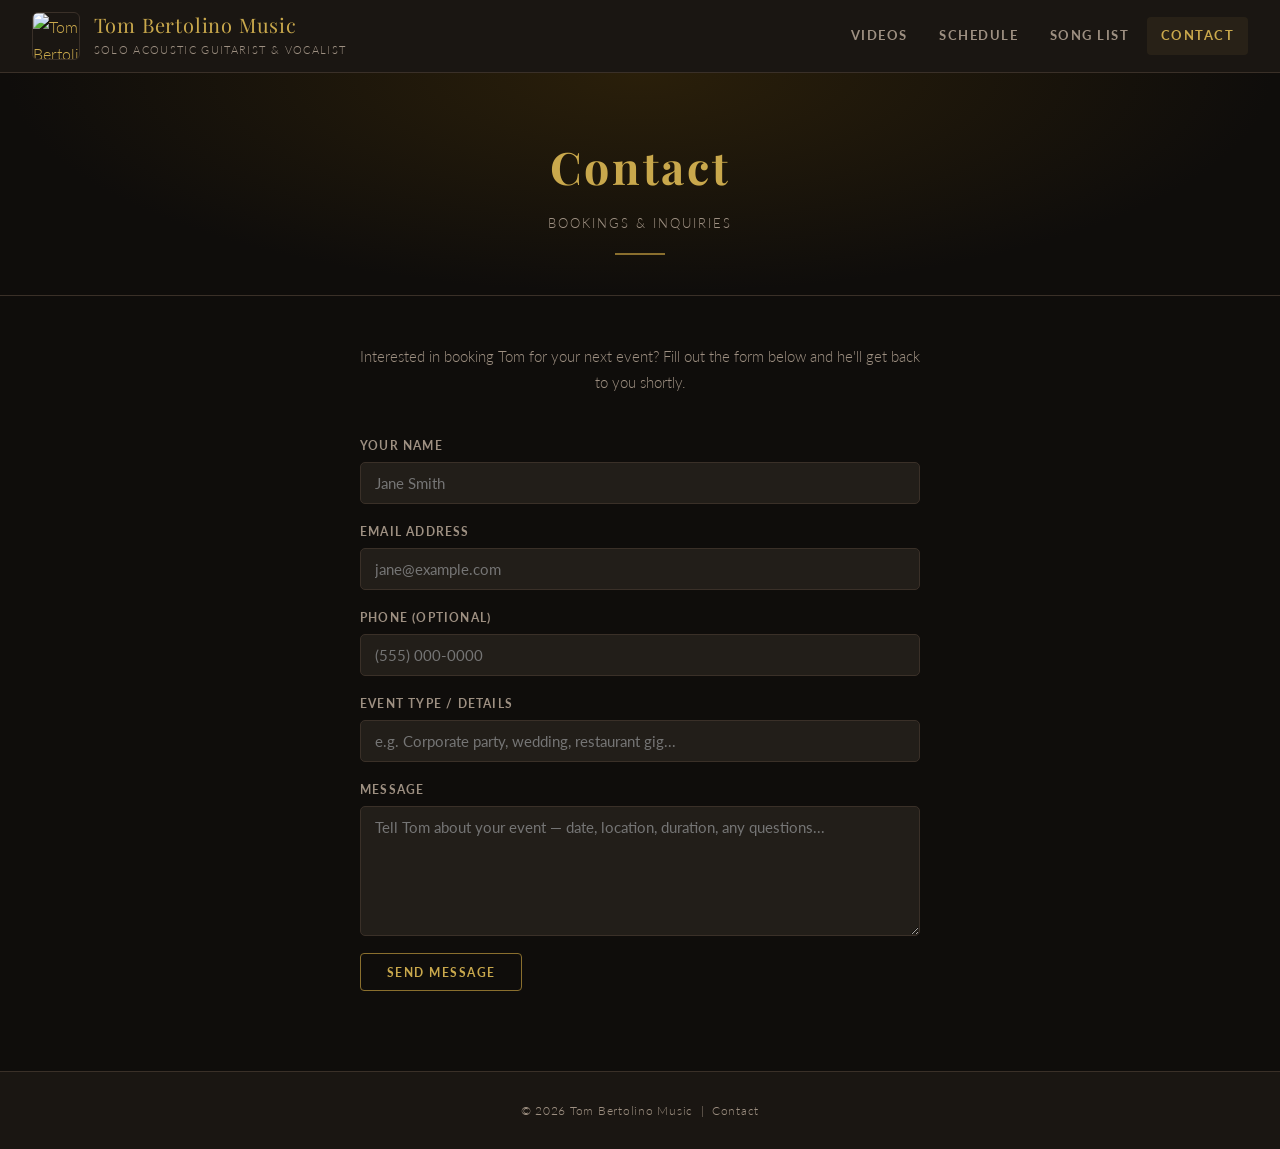
==== contact.html @ 10c37103 "Update contact.html" ====
<!--https://formspree.io/f/xaqvqnlz -->
<!DOCTYPE html>
<html lang="en">
<head>
  <meta charset="UTF-8" />
  <meta name="viewport" content="width=device-width, initial-scale=1.0" />
  <title>Contact – Tom Bertolino Music</title>
  <meta name="description" content="Book Tom Bertolino for your event or send a message." />
  <link rel="stylesheet" href="style.css" />
</head>
<body>

  <header>
    <a class="site-logo" href="index.html">
      <img src="logo.jpg" alt="Tom Bertolino Music Logo" />
      <span>
        <span class="site-title">Tom Bertolino Music</span>
        <span class="site-sub">Solo Acoustic Guitarist &amp; Vocalist</span>
      </span>
    </a>
    <nav>
      <a href="videos.html">Videos</a>
      <a href="schedule.html">Schedule</a>
      <a href="song-list.html">Song List</a>
      <a href="contact.html" class="active">Contact</a>
    </nav>
  </header>

  <div class="page-header">
    <h1>Contact</h1>
    <p>Bookings &amp; inquiries</p>
    <div class="page-divider"></div>
  </div>

  <main>
    <div class="contact-wrap">
      <p class="contact-intro">Interested in booking Tom for your next event? Fill out the form below and he'll get back to you shortly.</p>

      <!--
        IMPORTANT: Replace the action URL below with your actual Formspree endpoint.
        After creating your form at formspree.io, it will look like:
        https://formspree.io/f/xxxxxxxx
      -->
      <form
        class="contact-form"
        action="https://formspree.io/f/REPLACE_WITH_YOUR_ID"
        method="POST"
        id="contactForm"
      >
        <div class="form-group">
          <label for="name">Your Name</label>
          <input type="text" id="name" name="name" placeholder="Jane Smith" required />
        </div>

        <div class="form-group">
          <label for="email">Email Address</label>
          <input type="email" id="email" name="email" placeholder="jane@example.com" required />
        </div>

        <div class="form-group">
          <label for="phone">Phone (optional)</label>
          <input type="tel" id="phone" name="phone" placeholder="(555) 000-0000" />
        </div>

        <div class="form-group">
          <label for="event">Event Type / Details</label>
          <input type="text" id="event" name="event" placeholder="e.g. Corporate party, wedding, restaurant gig..." />
        </div>

        <div class="form-group">
          <label for="message">Message</label>
          <textarea id="message" name="message" placeholder="Tell Tom about your event — date, location, duration, any questions..." required></textarea>
        </div>

        <button type="submit" class="btn btn-submit">Send Message</button>

        <div class="form-success" id="formSuccess">
          &#10003; &nbsp; Thanks! Tom will be in touch soon.
        </div>
      </form>
    </div>
  </main>

  <footer>
    <p>&copy; <span id="yr"></span> Tom Bertolino Music &nbsp;|&nbsp; <a href="contact.html">Contact</a></p>
  </footer>

  <script>
    document.getElementById('yr').textContent = new Date().getFullYear();

    // Show success message after Formspree redirect (if using AJAX feel)
    const form = document.getElementById('contactForm');
    form.addEventListener('submit', async function(e) {
      e.preventDefault();
      const data = new FormData(form);
      const response = await fetch(form.action, {
        method: 'POST',
        body: data,
        headers: { 'Accept': 'application/json' }
      });
      if (response.ok) {
        form.reset();
        document.getElementById('formSuccess').style.display = 'block';
      } else {
        alert('Something went wrong. Please try again or email directly.');
      }
    });
  </script>
</body>
</html>
---- style.css ----
@import url('https://fonts.googleapis.com/css2?family=Playfair+Display:ital,wght@0,400;0,700;1,400&family=Lato:wght@300;400;700&display=swap');

/* ── CSS Variables ── */
:root {
  --bg:        #0f0d0b;
  --surface:   #1a1612;
  --card:      #221e19;
  --border:    #3a3028;
  --gold:      #c9a84c;
  --gold-dim:  #8a6f2e;
  --cream:     #f0e6d0;
  --muted:     #9e9082;
  --white:     #ffffff;
  --font-head: 'Playfair Display', Georgia, serif;
  --font-body: 'Lato', Helvetica, sans-serif;
}

/* ── Reset & Base ── */
*, *::before, *::after { box-sizing: border-box; margin: 0; padding: 0; }

html { scroll-behavior: smooth; }

body {
  background-color: var(--bg);
  color: var(--cream);
  font-family: var(--font-body);
  font-weight: 300;
  font-size: 16px;
  line-height: 1.7;
  min-height: 100vh;
}

a { color: var(--gold); text-decoration: none; transition: color 0.2s; }
a:hover { color: var(--cream); }

img { max-width: 100%; display: block; }

/* ── Header / Nav ── */
header {
  background: var(--surface);
  border-bottom: 1px solid var(--border);
  padding: 0 2rem;
  position: sticky;
  top: 0;
  z-index: 100;
  display: flex;
  align-items: center;
  justify-content: space-between;
  gap: 1rem;
  flex-wrap: wrap;
}

.site-logo {
  display: flex;
  align-items: center;
  gap: 0.85rem;
  padding: 0.75rem 0;
  text-decoration: none;
}

.site-logo img {
  width: 48px;
  height: 48px;
  border-radius: 6px;
  border: 1px solid var(--border);
}

.site-title {
  font-family: var(--font-head);
  font-size: 1.25rem;
  color: var(--gold);
  letter-spacing: 0.04em;
  line-height: 1.2;
}

.site-sub {
  font-family: var(--font-body);
  font-size: 0.7rem;
  color: var(--muted);
  letter-spacing: 0.12em;
  text-transform: uppercase;
  display: block;
}

nav {
  display: flex;
  gap: 0.25rem;
  flex-wrap: wrap;
  align-items: center;
}

nav a {
  color: var(--muted);
  font-size: 0.8rem;
  font-weight: 700;
  letter-spacing: 0.12em;
  text-transform: uppercase;
  padding: 0.5rem 0.85rem;
  border-radius: 4px;
  transition: color 0.2s, background 0.2s;
}

nav a:hover,
nav a.active {
  color: var(--gold);
  background: rgba(201,168,76,0.08);
}

/* ── Hero (index only) ── */
.hero {
  text-align: center;
  padding: 5rem 2rem 4rem;
  background: radial-gradient(ellipse at 50% 0%, #2a1f0a 0%, var(--bg) 70%);
  border-bottom: 1px solid var(--border);
}

.hero-logo {
  width: 100%;
  max-width: 480px;
  height: auto;
  border-radius: 12px;
  border: 2px solid var(--gold-dim);
  margin: 0 auto 2rem;
  box-shadow: 0 0 60px rgba(201,168,76,0.15);
}

.hero h1 {
  font-family: var(--font-head);
  font-size: clamp(2.2rem, 5vw, 3.5rem);
  color: var(--gold);
  letter-spacing: 0.06em;
  line-height: 1.1;
  margin-bottom: 0.5rem;
}

.hero p {
  font-size: 0.85rem;
  letter-spacing: 0.22em;
  text-transform: uppercase;
  color: var(--muted);
  margin-bottom: 2.5rem;
}

.hero-divider {
  width: 60px;
  height: 2px;
  background: var(--gold-dim);
  margin: 0 auto 2.5rem;
}

.hero-tagline {
  font-family: var(--font-head);
  font-style: italic;
  font-size: 1.15rem;
  color: var(--cream);
  max-width: 480px;
  margin: 0 auto 2.5rem;
  opacity: 0.85;
}

.hero-nav {
  display: flex;
  justify-content: center;
  gap: 1rem;
  flex-wrap: wrap;
}

.btn {
  display: inline-block;
  padding: 0.65rem 1.6rem;
  border: 1px solid var(--gold-dim);
  border-radius: 4px;
  color: var(--gold);
  font-family: var(--font-body);
  font-size: 0.78rem;
  font-weight: 700;
  letter-spacing: 0.12em;
  text-transform: uppercase;
  transition: background 0.2s, color 0.2s, border-color 0.2s;
}

.btn:hover {
  background: var(--gold);
  color: var(--bg);
  border-color: var(--gold);
}

/* ── Page Header (inner pages) ── */
.page-header {
  padding: 3.5rem 2rem 2.5rem;
  text-align: center;
  background: radial-gradient(ellipse at 50% 0%, #2a1f0a 0%, var(--bg) 70%);
  border-bottom: 1px solid var(--border);
}

.page-header h1 {
  font-family: var(--font-head);
  font-size: clamp(1.8rem, 4vw, 2.8rem);
  color: var(--gold);
  letter-spacing: 0.06em;
}

.page-header p {
  color: var(--muted);
  font-size: 0.82rem;
  letter-spacing: 0.15em;
  text-transform: uppercase;
  margin-top: 0.4rem;
}

.page-divider {
  width: 50px;
  height: 2px;
  background: var(--gold-dim);
  margin: 1.2rem auto 0;
}

/* ── Main Content ── */
main {
  max-width: 1100px;
  margin: 0 auto;
  padding: 3rem 2rem 5rem;
}

/* ── Videos Grid ── */
.video-grid {
  display: grid;
  grid-template-columns: repeat(auto-fill, minmax(300px, 1fr));
  gap: 1.75rem;
}

.video-card {
  background: var(--card);
  border: 1px solid var(--border);
  border-radius: 8px;
  overflow: hidden;
  transition: border-color 0.2s, transform 0.2s;
}

.video-card:hover {
  border-color: var(--gold-dim);
  transform: translateY(-3px);
}

.video-embed {
  position: relative;
  width: 100%;
  padding-top: 56.25%;
  background: #000;
}

.video-embed iframe {
  position: absolute;
  top: 0; left: 0;
  width: 100%; height: 100%;
  border: none;
}

.video-title {
  padding: 0.85rem 1rem;
  font-family: var(--font-head);
  font-size: 0.95rem;
  color: var(--cream);
  border-top: 1px solid var(--border);
}

/* ── Schedule ── */
.schedule-list {
  display: flex;
  flex-direction: column;
  gap: 1.25rem;
}

.schedule-item {
  background: var(--card);
  border: 1px solid var(--border);
  border-left: 3px solid var(--gold-dim);
  border-radius: 6px;
  padding: 1.25rem 1.5rem;
  display: grid;
  grid-template-columns: auto 1fr auto;
  gap: 0.5rem 1.5rem;
  align-items: center;
}

.schedule-date {
  font-family: var(--font-head);
  font-size: 1rem;
  color: var(--gold);
  white-space: nowrap;
}

.schedule-venue {
  font-size: 0.95rem;
  color: var(--cream);
  font-weight: 400;
}

.schedule-location {
  font-size: 0.8rem;
  color: var(--muted);
  margin-top: 0.2rem;
}

.schedule-time {
  font-size: 0.78rem;
  color: var(--muted);
  letter-spacing: 0.06em;
  white-space: nowrap;
  text-align: right;
}

.no-shows {
  font-family: var(--font-head);
  font-style: italic;
  color: var(--muted);
  text-align: center;
  padding: 3rem 0;
}

/* ── Song List ── */
.song-intro {
  font-style: italic;
  color: var(--muted);
  text-align: center;
  margin-bottom: 2.5rem;
  font-size: 0.95rem;
}

.era-section {
  margin-bottom: 2.5rem;
}

.era-title {
  font-family: var(--font-head);
  font-size: 1.3rem;
  color: var(--gold);
  border-bottom: 1px solid var(--border);
  padding-bottom: 0.5rem;
  margin-bottom: 1rem;
  letter-spacing: 0.04em;
}

.song-columns {
  columns: 2;
  column-gap: 2rem;
}

@media (max-width: 600px) {
  .song-columns { columns: 1; }
}

.song-item {
  font-size: 0.88rem;
  color: var(--cream);
  padding: 0.2rem 0;
  break-inside: avoid;
}

.song-item .artist {
  color: var(--muted);
  font-size: 0.8rem;
}

/* ── Contact ── */
.contact-wrap {
  max-width: 560px;
  margin: 0 auto;
}

.contact-intro {
  text-align: center;
  color: var(--muted);
  margin-bottom: 2.5rem;
  font-size: 0.95rem;
}

.contact-form {
  display: flex;
  flex-direction: column;
  gap: 1.1rem;
}

.form-group {
  display: flex;
  flex-direction: column;
  gap: 0.35rem;
}

.form-group label {
  font-size: 0.75rem;
  font-weight: 700;
  letter-spacing: 0.1em;
  text-transform: uppercase;
  color: var(--muted);
}

.form-group input,
.form-group textarea {
  background: var(--card);
  border: 1px solid var(--border);
  border-radius: 5px;
  color: var(--cream);
  font-family: var(--font-body);
  font-size: 0.95rem;
  padding: 0.7rem 0.9rem;
  transition: border-color 0.2s;
  outline: none;
}

.form-group input:focus,
.form-group textarea:focus {
  border-color: var(--gold-dim);
}

.form-group textarea {
  resize: vertical;
  min-height: 130px;
}

.btn-submit {
  align-self: flex-start;
  background: transparent;
  cursor: pointer;
  font-family: var(--font-body);
}

.btn-submit:hover {
  background: var(--gold);
  color: var(--bg);
}

.form-success {
  display: none;
  background: rgba(201,168,76,0.1);
  border: 1px solid var(--gold-dim);
  border-radius: 6px;
  padding: 1rem 1.25rem;
  color: var(--gold);
  font-size: 0.9rem;
  text-align: center;
  margin-top: 1rem;
}

/* ── Footer ── */
footer {
  background: var(--surface);
  border-top: 1px solid var(--border);
  text-align: center;
  padding: 1.75rem 2rem;
  font-size: 0.78rem;
  color: var(--muted);
  letter-spacing: 0.06em;
}

footer a { color: var(--muted); }
footer a:hover { color: var(--gold); }

/* ── Responsive ── */
@media (max-width: 640px) {
  .schedule-item {
    grid-template-columns: 1fr;
    gap: 0.25rem;
  }
  .schedule-time { text-align: left; }
  header { padding: 0 1rem; }
  main { padding: 2rem 1rem 4rem; }
}
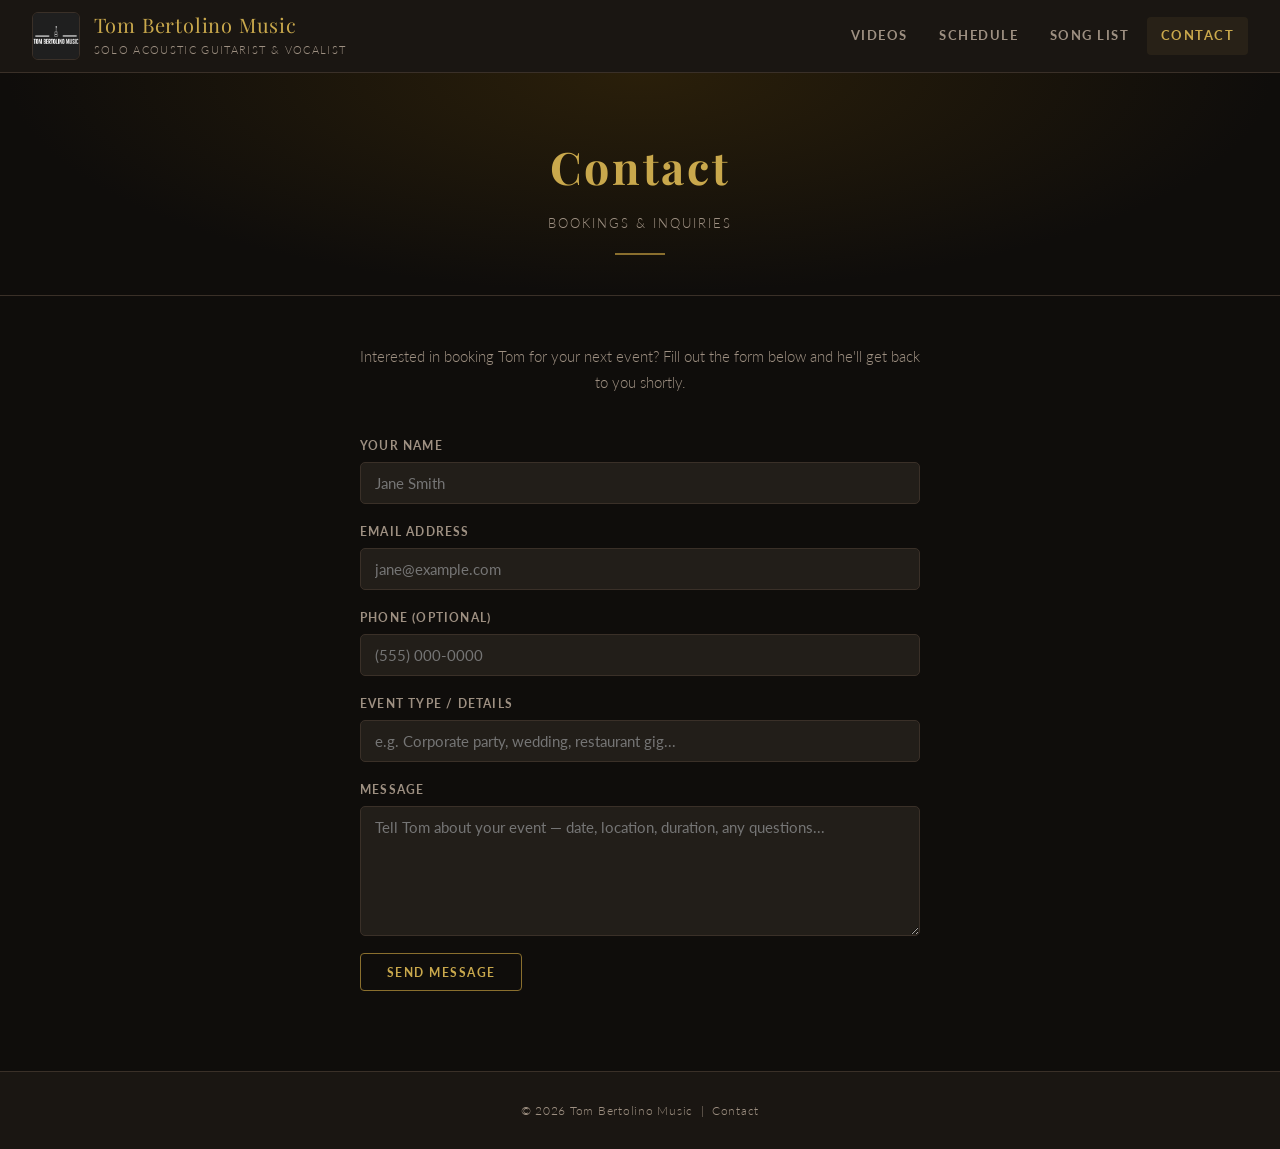
==== commit 5ed84a42: "Update contact.html" ====
--- a/contact.html
+++ b/contact.html
@@ -12,7 +12,7 @@
 
   <header>
     <a class="site-logo" href="index.html">
-      <img src="logo.jpg" alt="Tom Bertolino Music Logo" />
+      <img src="tom_bertolino_logo2.jpg" alt="Tom Bertolino Music Logo" />
       <span>
         <span class="site-title">Tom Bertolino Music</span>
         <span class="site-sub">Solo Acoustic Guitarist &amp; Vocalist</span>
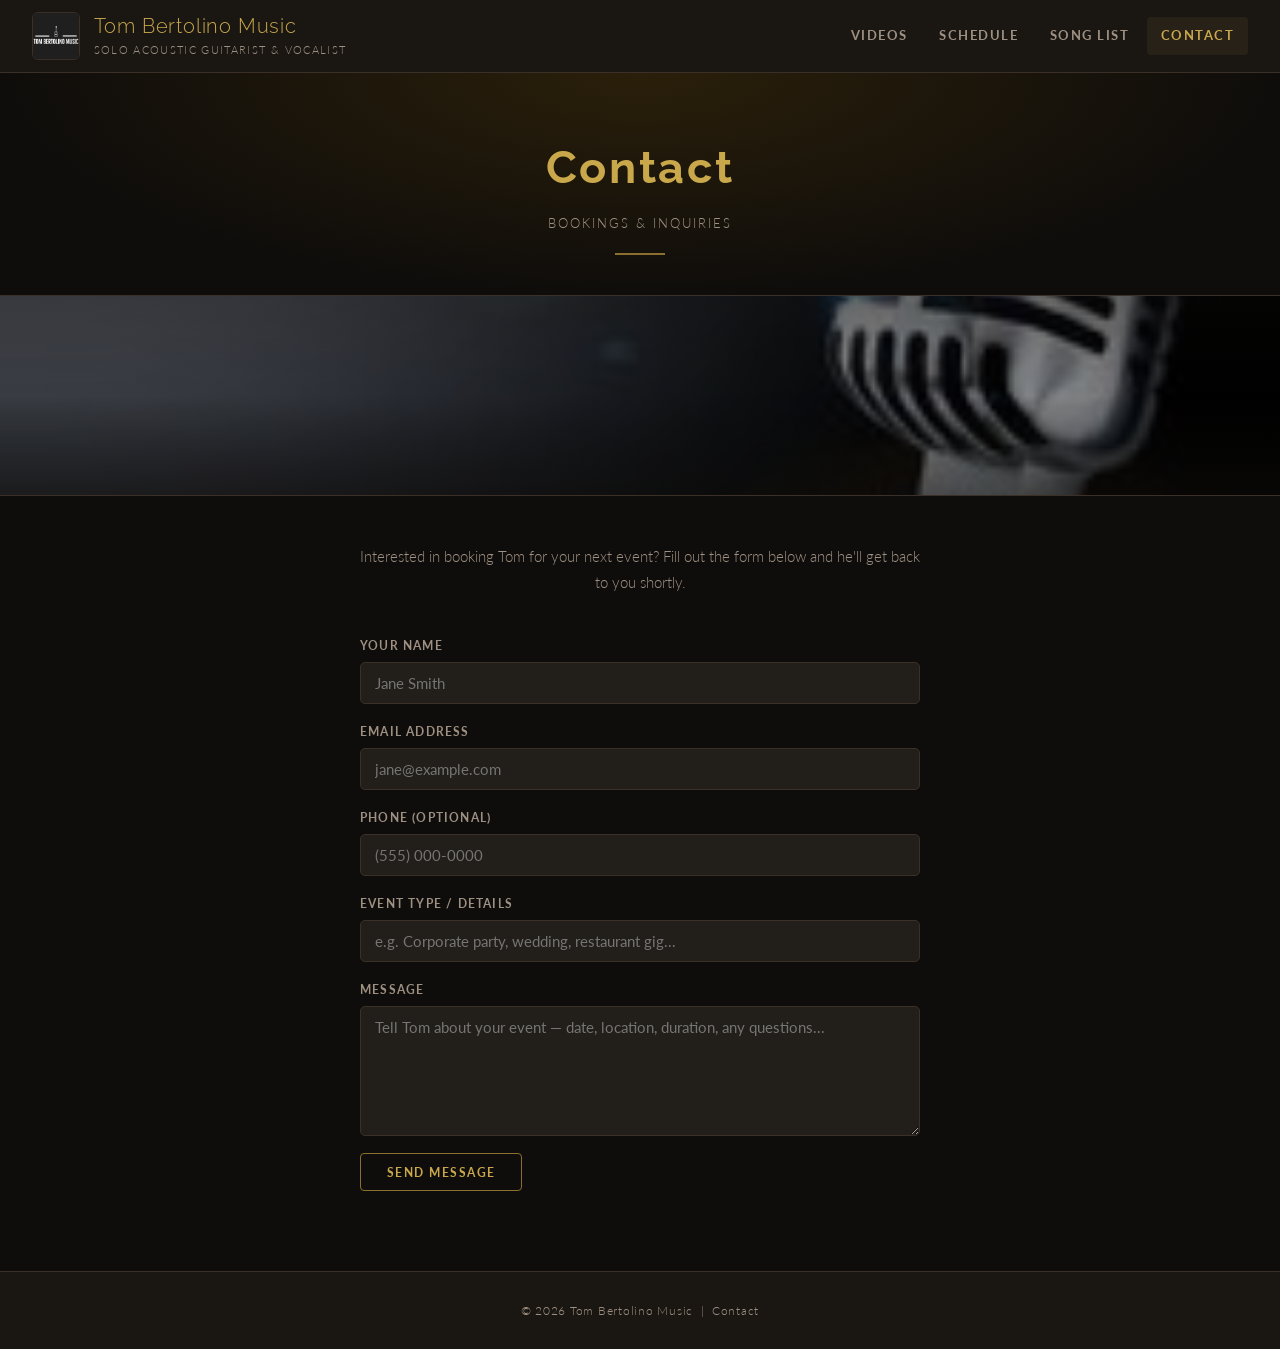
==== commit e9f45d81: "Add files via upload" ====
--- a/contact.html
+++ b/contact.html
@@ -32,15 +32,15 @@
     <div class="page-divider"></div>
   </div>
 
+  <!-- Vintage mic banner -->
+  <div class="photo-banner">
+    <img src="tom_bertolino_shure_mic_image.jpg" alt="Vintage microphone" />
+  </div>
+
   <main>
     <div class="contact-wrap">
       <p class="contact-intro">Interested in booking Tom for your next event? Fill out the form below and he'll get back to you shortly.</p>
 
-      <!--
-        IMPORTANT: Replace the action URL below with your actual Formspree endpoint.
-        After creating your form at formspree.io, it will look like:
-        https://formspree.io/f/xxxxxxxx
-      -->
       <form
         class="contact-form"
         action="https://formspree.io/f/REPLACE_WITH_YOUR_ID"
@@ -88,7 +88,6 @@
   <script>
     document.getElementById('yr').textContent = new Date().getFullYear();
 
-    // Show success message after Formspree redirect (if using AJAX feel)
     const form = document.getElementById('contactForm');
     form.addEventListener('submit', async function(e) {
       e.preventDefault();
--- a/style.css
+++ b/style.css
@@ -1,4 +1,4 @@
-@import url('https://fonts.googleapis.com/css2?family=Playfair+Display:ital,wght@0,400;0,700;1,400&family=Lato:wght@300;400;700&display=swap');
+@import url('https://fonts.googleapis.com/css2?family=Playfair+Display:ital,wght@0,400;0,700;1,400&family=Lato:wght@300;400;700&family=Raleway:wght@700&display=swap');
 
 /* ── CSS Variables ── */
 :root {
@@ -11,7 +11,7 @@
   --cream:     #f0e6d0;
   --muted:     #9e9082;
   --white:     #ffffff;
-  --font-head: 'Playfair Display', Georgia, serif;
+  --font-head: 'Raleway', Helvetica, sans-serif;
   --font-body: 'Lato', Helvetica, sans-serif;
 }
 
@@ -183,6 +183,77 @@
   background: var(--gold);
   color: var(--bg);
   border-color: var(--gold);
+}
+
+/* ── Hero Photo Strip (index only) ── */
+.hero-photo {
+  position: relative;
+  width: 100%;
+  height: 420px;
+  overflow: hidden;
+  border-bottom: 1px solid var(--border);
+}
+
+.hero-photo img {
+  width: 100%;
+  height: 100%;
+  object-fit: cover;
+  object-position: center 20%;
+  display: block;
+  filter: brightness(0.72);
+}
+
+.hero-photo-overlay {
+  position: absolute;
+  inset: 0;
+  background: linear-gradient(
+    to bottom,
+    rgba(15,13,11,0.25) 0%,
+    rgba(15,13,11,0.05) 40%,
+    rgba(15,13,11,0.55) 100%
+  );
+  display: flex;
+  align-items: flex-end;
+  padding: 2.5rem 3rem;
+}
+
+.hero-photo-caption {
+  font-family: var(--font-head);
+  font-size: 0.72rem;
+  letter-spacing: 0.22em;
+  text-transform: uppercase;
+  color: rgba(201,168,76,0.75);
+}
+
+/* ── Page Photo Banner (inner pages) ── */
+.photo-banner {
+  position: relative;
+  width: 100%;
+  height: 200px;
+  overflow: hidden;
+  border-bottom: 1px solid var(--border);
+}
+
+.photo-banner img {
+  width: 100%;
+  height: 100%;
+  object-fit: cover;
+  object-position: center center;
+  display: block;
+  filter: brightness(0.55) saturate(0.85);
+}
+
+.photo-banner::after {
+  content: '';
+  position: absolute;
+  inset: 0;
+  background: linear-gradient(
+    to bottom,
+    rgba(15,13,11,0.3) 0%,
+    rgba(15,13,11,0.0) 50%,
+    rgba(15,13,11,0.5) 100%
+  );
+  pointer-events: none;
 }
 
 /* ── Page Header (inner pages) ── */
@@ -465,4 +536,7 @@
   .schedule-time { text-align: left; }
   header { padding: 0 1rem; }
   main { padding: 2rem 1rem 4rem; }
-}
+  .hero-photo { height: 260px; }
+  .hero-photo-overlay { padding: 1.5rem; }
+  .photo-banner { height: 130px; }
+}
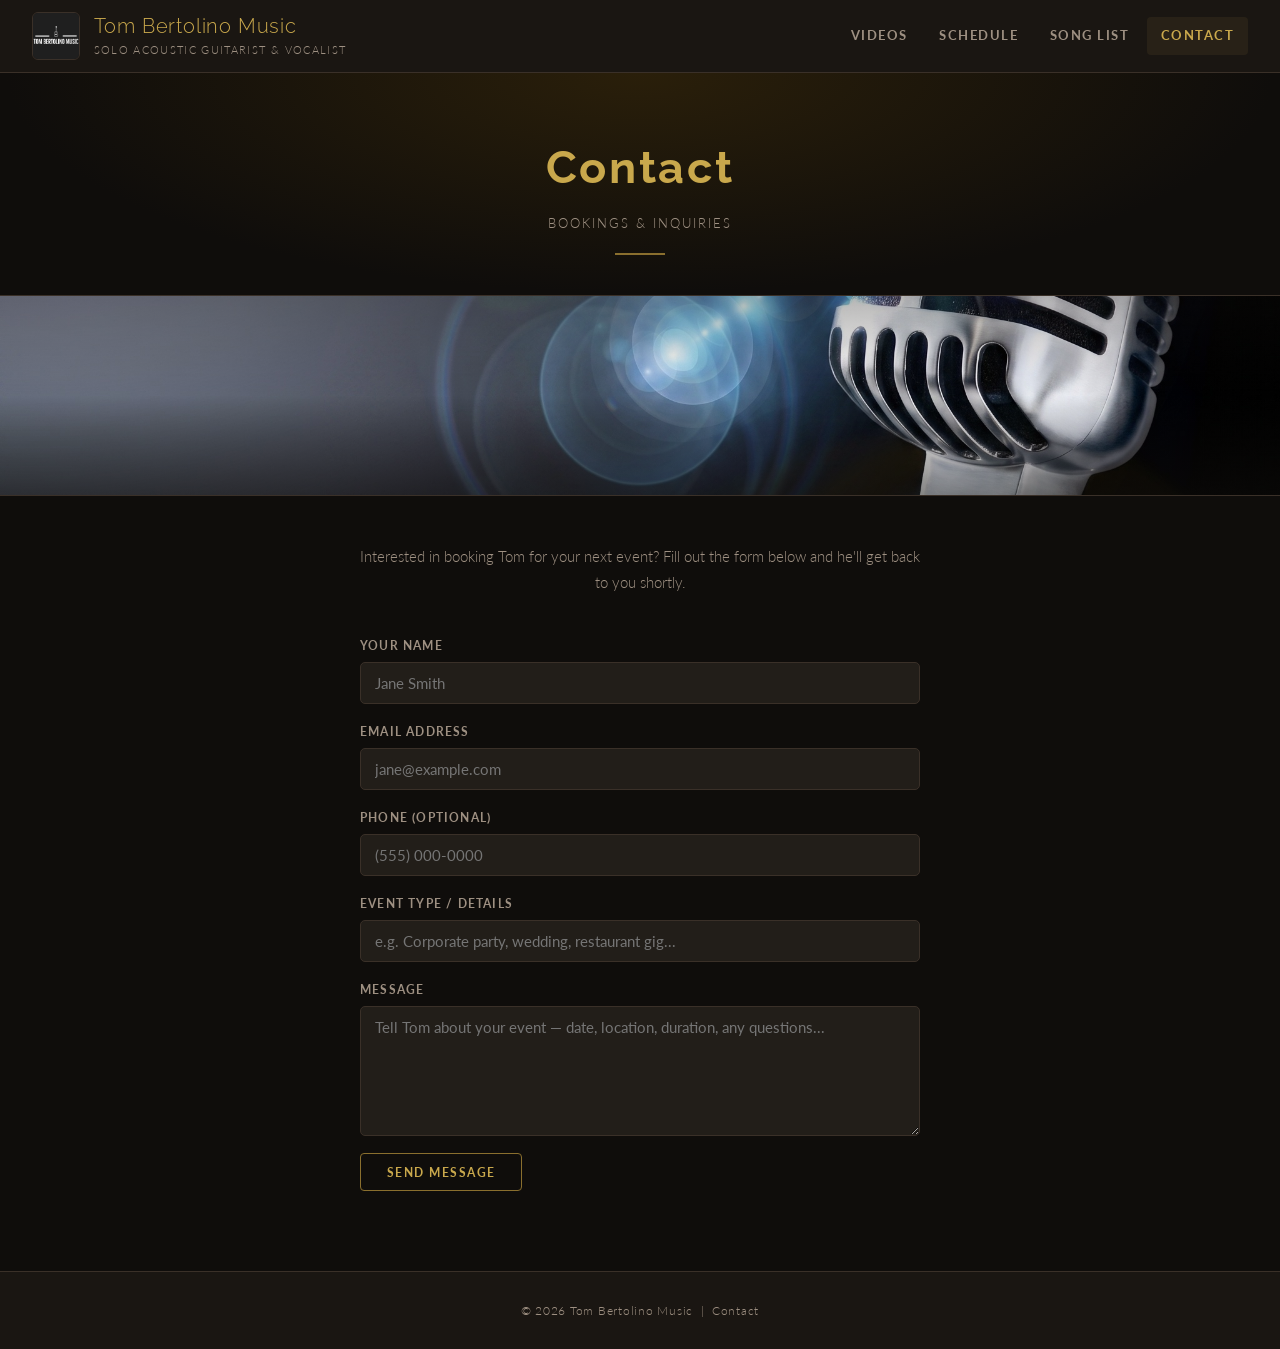
==== commit f183abf6: "Update contact.html" ====
--- a/contact.html
+++ b/contact.html
@@ -43,7 +43,7 @@
 
       <form
         class="contact-form"
-        action="https://formspree.io/f/REPLACE_WITH_YOUR_ID"
+        action="https://formspree.io/f/xaqvqnlz"
         method="POST"
         id="contactForm"
       >
--- a/style.css
+++ b/style.css
@@ -240,7 +240,7 @@
   object-fit: cover;
   object-position: center center;
   display: block;
-  filter: brightness(0.55) saturate(0.85);
+  /* filter: brightness(0.55) saturate(0.85); */
 }
 
 .photo-banner::after {
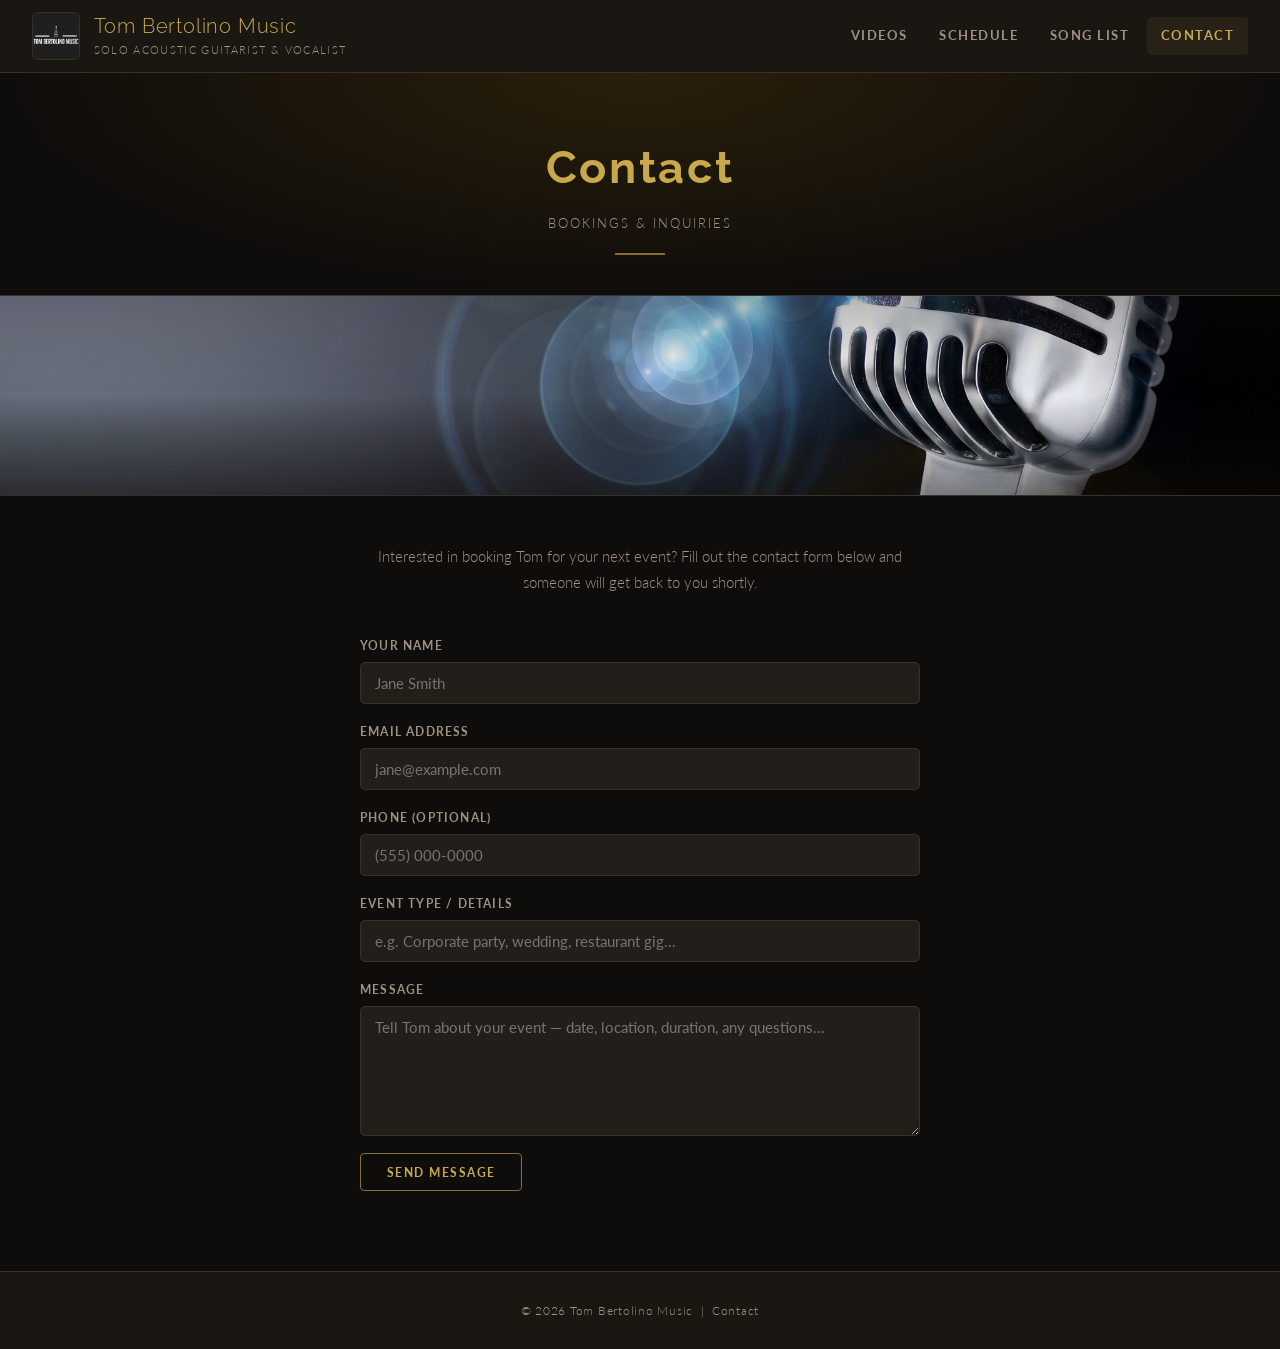
==== commit 510ed748: "Update contact.html" ====
--- a/contact.html
+++ b/contact.html
@@ -39,7 +39,7 @@
 
   <main>
     <div class="contact-wrap">
-      <p class="contact-intro">Interested in booking Tom for your next event? Fill out the form below and he'll get back to you shortly.</p>
+      <p class="contact-intro">Interested in booking Tom for your next event? Fill out the contact form below and someone will get back to you shortly.</p>
 
       <form
         class="contact-form"
@@ -75,7 +75,7 @@
         <button type="submit" class="btn btn-submit">Send Message</button>
 
         <div class="form-success" id="formSuccess">
-          &#10003; &nbsp; Thanks! Tom will be in touch soon.
+          &#10003; &nbsp; Thanks! Someone will be in touch soon.
         </div>
       </form>
     </div>
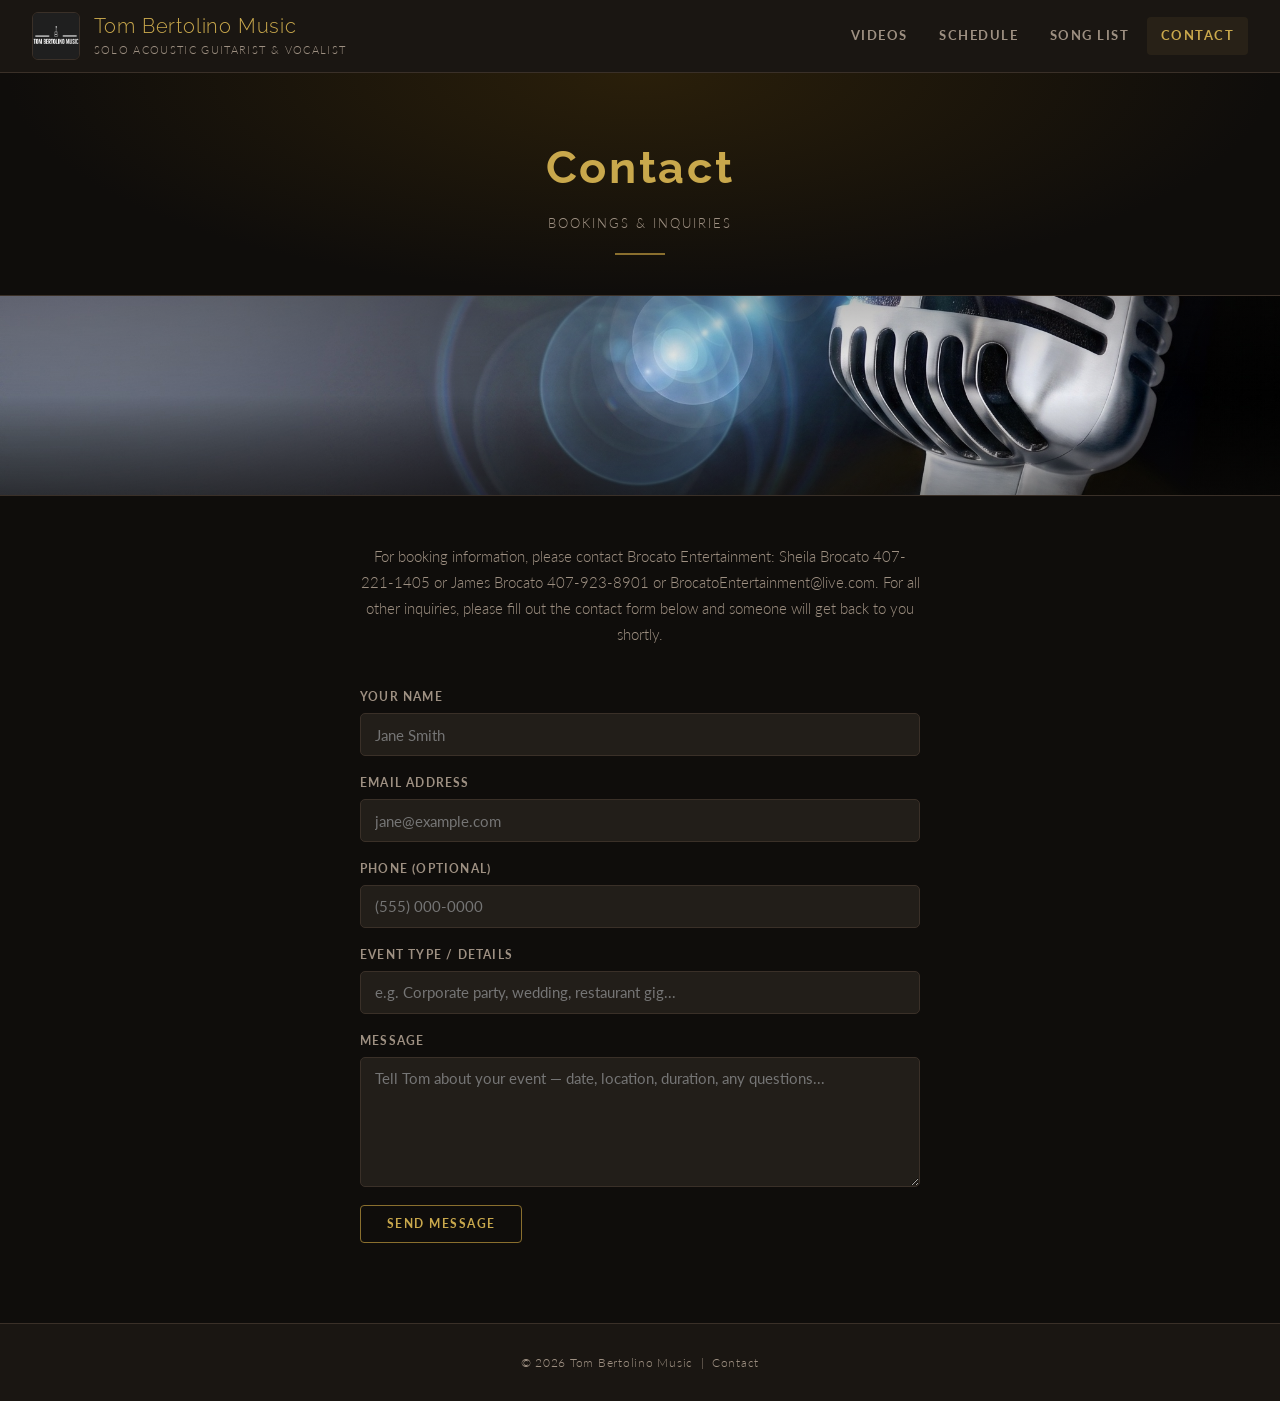
==== commit fba20105: "Update contact.html" ====
--- a/contact.html
+++ b/contact.html
@@ -39,7 +39,7 @@
 
   <main>
     <div class="contact-wrap">
-      <p class="contact-intro">Interested in booking Tom for your next event? Fill out the contact form below and someone will get back to you shortly.</p>
+      <p class="contact-intro">For booking information, please contact Brocato Entertainment: Sheila Brocato 407-221-1405 or James Brocato 407-923-8901 or BrocatoEntertainment@live.com.  For all other inquiries, please fill out the contact form below and someone will get back to you shortly.</p>
 
       <form
         class="contact-form"
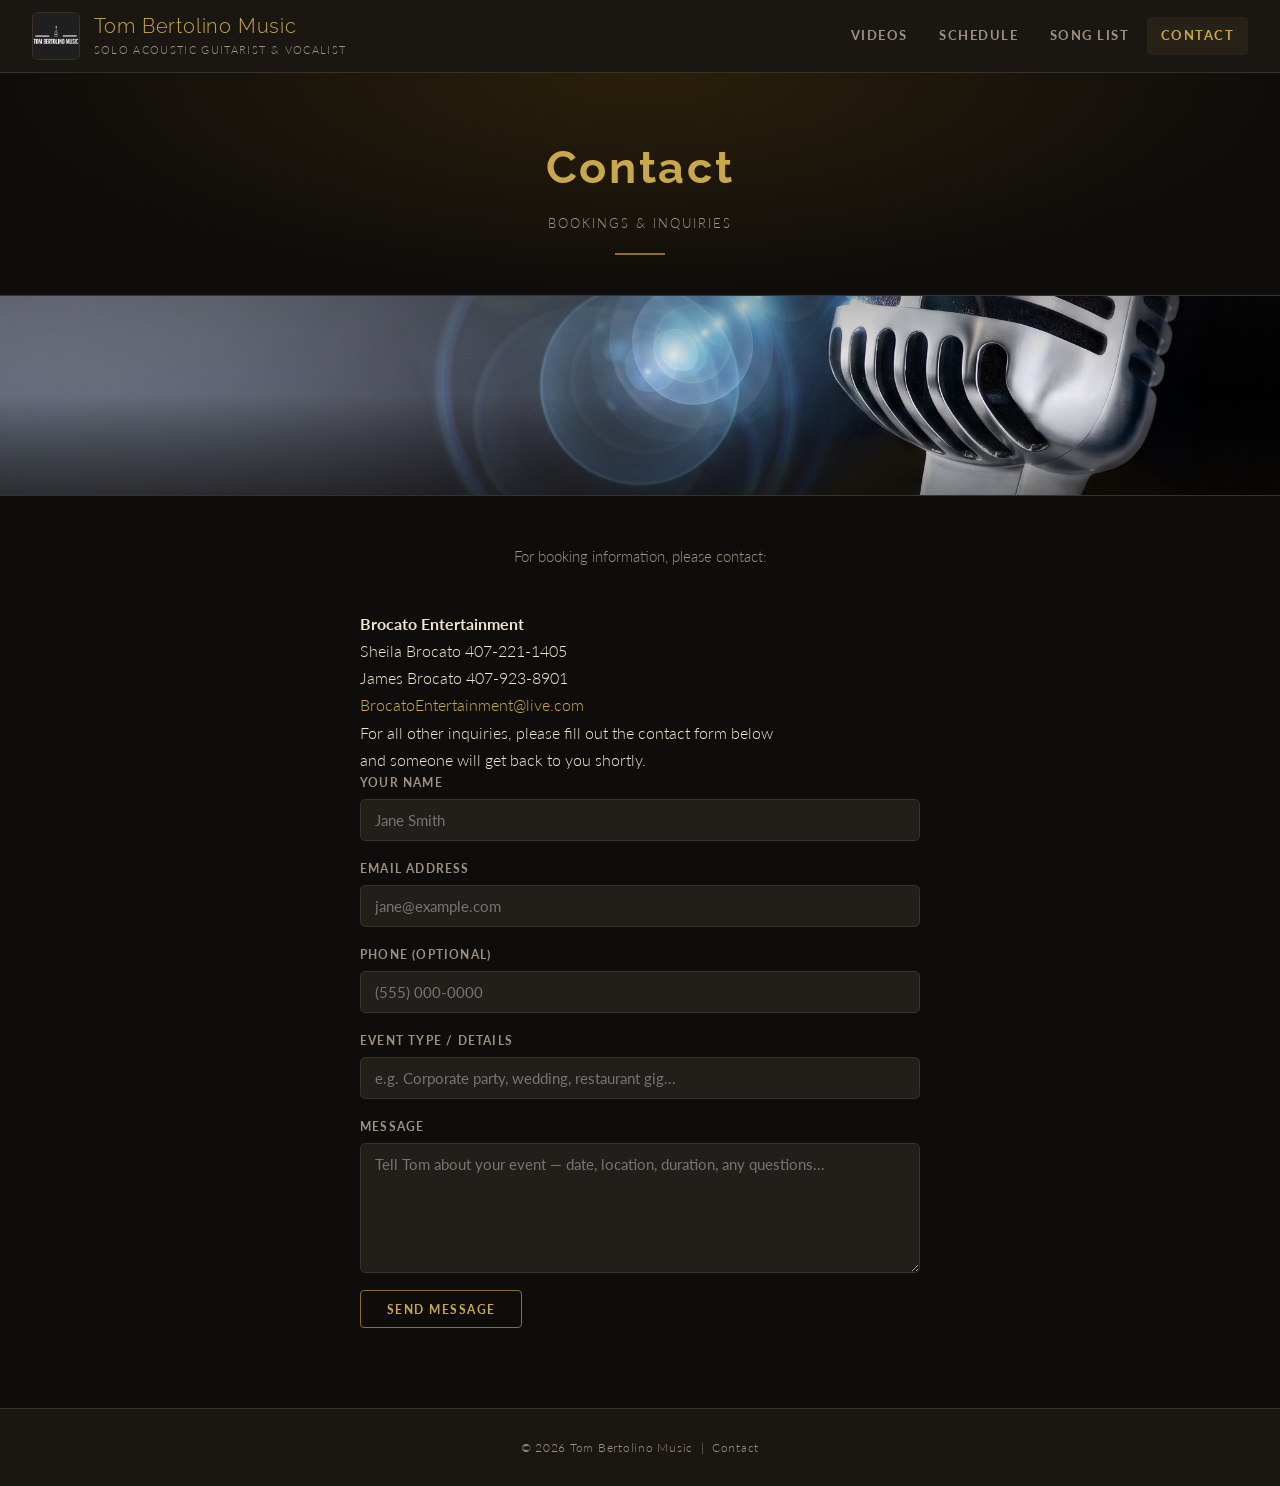
==== commit 3272a516: "Update contact.html" ====
--- a/contact.html
+++ b/contact.html
@@ -39,8 +39,25 @@
 
   <main>
     <div class="contact-wrap">
-      <p class="contact-intro">For booking information, please contact Brocato Entertainment: Sheila Brocato 407-221-1405 or James Brocato 407-923-8901 or BrocatoEntertainment@live.com.  For all other inquiries, please fill out the contact form below and someone will get back to you shortly.</p>
+      
+      <p class="contact-intro">
+        For booking information, please contact:
+      </p>
 
+      <p class="contact-booking">
+      <strong>Brocato Entertainment</strong><br>
+        Sheila Brocato 407-221-1405<br>
+        James Brocato 407-923-8901<br>
+      <a href="mailto:BrocatoEntertainment@live.com">
+        BrocatoEntertainment@live.com
+      </a>
+    </p>
+
+    <p class="contact-other">
+      For all other inquiries, please fill out the contact form below<br>
+      and someone will get back to you shortly.
+    </p>
+      
       <form
         class="contact-form"
         action="https://formspree.io/f/xaqvqnlz"
